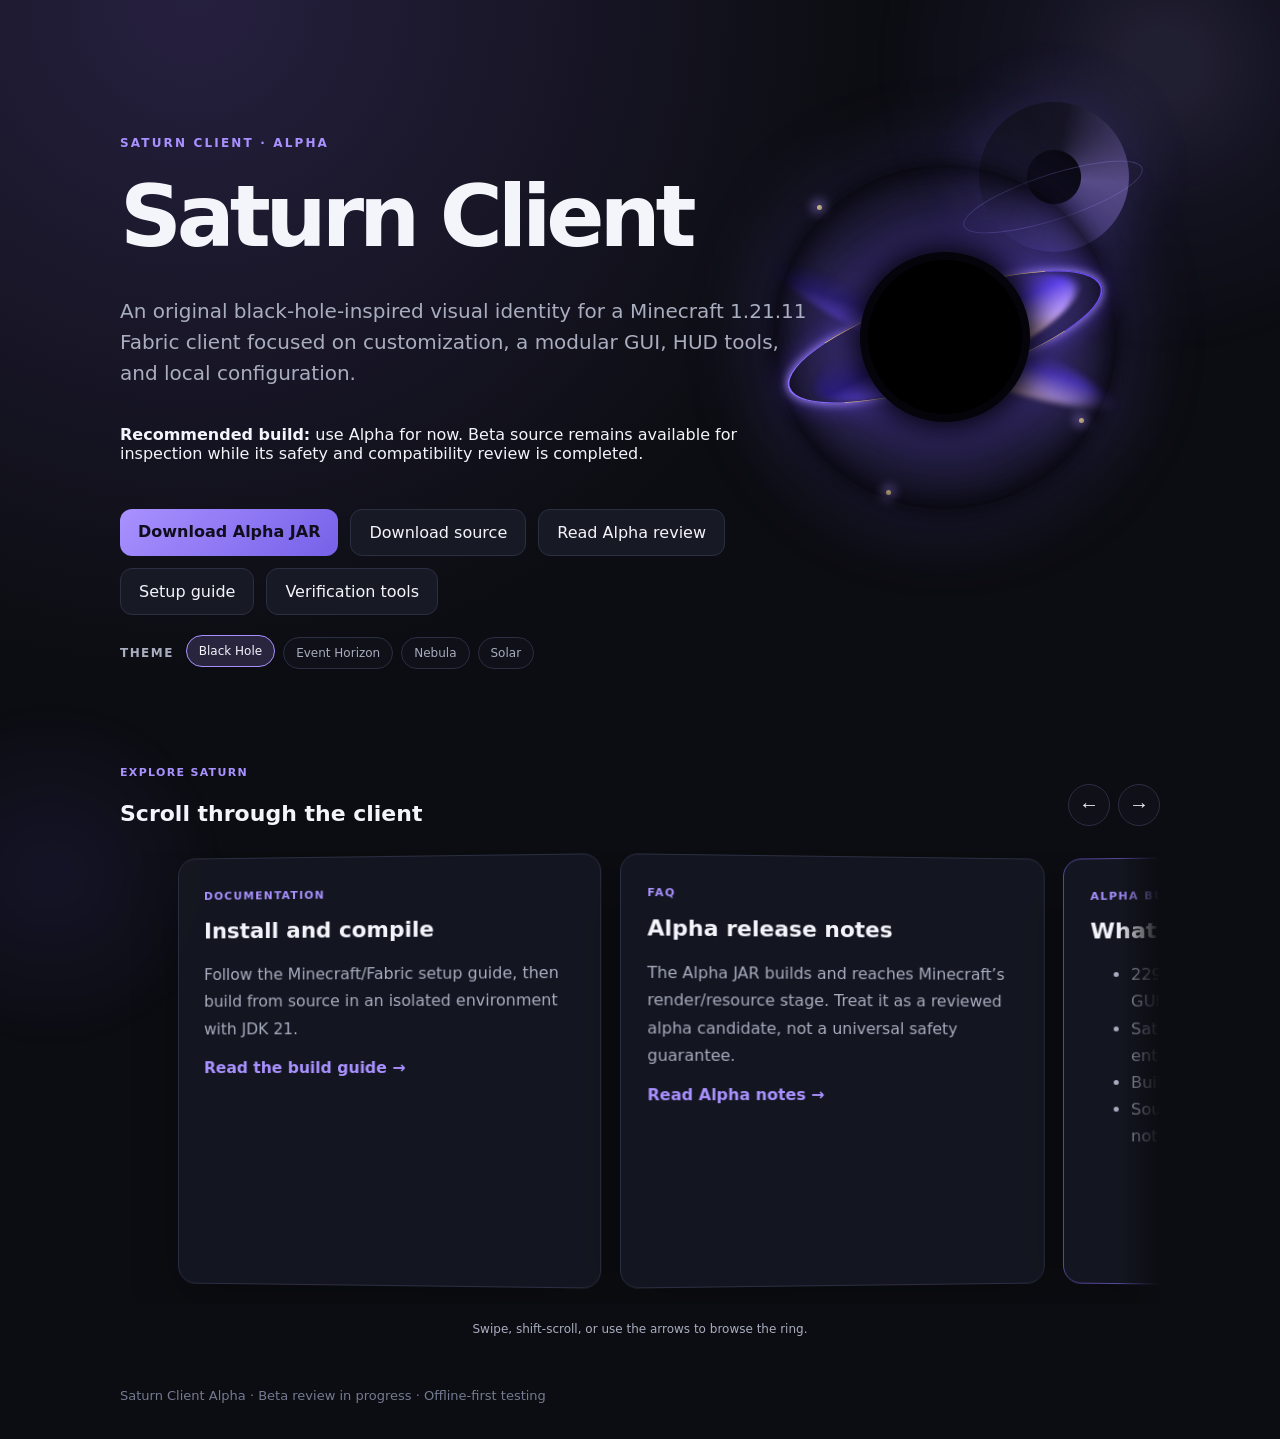
==== index.html @ ea82d5d1 "Fix mouse-wheel card scrolling Convert vertical mouse-wheel input into horizontal ring scrolling and" ====
<!doctype html>
<html lang="en">
<head>
  <meta charset="utf-8">
  <meta name="viewport" content="width=device-width, initial-scale=1">
  <title>Saturn Client Alpha</title>
  <link rel="stylesheet" href="styles.css?ring=4">
</head>
<body>
  <main class="page">
    <section class="hero">      <div class="hero-art" aria-hidden="true">
        <div class="black-hole">
          <span class="accretion accretion-one"></span>
          <span class="accretion accretion-two"></span>
          <span class="photon-ring"></span>
          <span class="singularity"></span>
          <i class="particle particle-one"></i><i class="particle particle-two"></i><i class="particle particle-three"></i>
        </div>
      </div>
      <p class="eyebrow">SATURN CLIENT · ALPHA</p>
      <h1>Saturn Client</h1>
      <p class="lead">An original black-hole-inspired visual identity for a Minecraft 1.21.11 Fabric client focused on customization, a modular GUI, HUD tools, and local configuration.</p>
      <p class="warning"><strong>Recommended build:</strong> use Alpha for now. Beta source remains available for inspection while its safety and compatibility review is completed.</p>
      <div class="actions">
        <a class="button primary" href="downloads/Saturn-client-alpha-1.0.0-alpha.jar" download>Download Alpha JAR</a>
        <a class="button" href="downloads/Saturn-client-alpha-source.zip" download>Download source</a>
        <a class="button" href="downloads/Saturn-client-alpha-security-review.md">Read Alpha review</a>
        <a class="button" href="docs/getting-started.html">Setup guide</a>
        <a class="button" href="docs/verification.html">Verification tools</a>
      </div>      <div class="theme-switcher" aria-label="Website themes">
        <span class="theme-label">Theme</span>
        <button type="button" class="theme-chip active" data-theme="black-hole">Black Hole</button>
        <button type="button" class="theme-chip" data-theme="event-horizon">Event Horizon</button>
        <button type="button" class="theme-chip" data-theme="nebula">Nebula</button>
        <button type="button" class="theme-chip" data-theme="solar">Solar</button>
      </div>
    </section>

    <section class="card-ring" aria-labelledby="explore-title">
      <div class="ring-heading">
        <div>
          <span class="badge">EXPLORE SATURN</span>
          <h2 id="explore-title">Scroll through the client</h2>
        </div>
        <div class="ring-controls" aria-label="Card carousel controls">
          <button class="ring-button" type="button" data-ring-prev aria-label="Previous card">←</button>
          <button class="ring-button" type="button" data-ring-next aria-label="Next card">→</button>
        </div>
      </div>
      <div class="ring-viewport">
        <div class="ring-track" tabindex="0">
          <article class="card">
            <span class="badge">DOCUMENTATION</span>
            <h2>Install and compile</h2>
            <p>Follow the Minecraft/Fabric setup guide, then build from source in an isolated environment with JDK 21.</p>
            <a class="text-link" href="docs/building-alpha.html">Read the build guide →</a>
          </article>
          <article class="card">
            <span class="badge">FAQ</span>
            <h2>Alpha release notes</h2>
            <p>The Alpha JAR builds and reaches Minecraft’s render/resource stage. Treat it as a reviewed alpha candidate, not a universal safety guarantee.</p>
            <a class="text-link" href="docs/alpha.html">Read Alpha notes →</a>
          </article>
          <article class="card status">
            <span class="badge">ALPHA BUILD</span>
            <h2>What is included</h2>
            <ul>
              <li>229 Java source files and the existing GUI/resource set</li>
              <li>Saturn resource namespace and Alpha entrypoint</li>
              <li>Buildable with Java 21 and Fabric Loom</li>
              <li>Source review and runtime smoke-test notes included</li>
            </ul>
          </article>
          <article class="card warning">
            <span class="badge">ALPHA SAFETY</span>
            <h2>Test with a separate profile</h2>
            <p>The build was compiled and smoke-tested, but no static or runtime review can prove a client is completely safe. Use an offline disposable profile and never use real credentials, tokens, or your normal <code>.minecraft</code> directory.</p>
            <a class="text-link" href="docs/alpha.html">Read Alpha notes →</a>
          </article>
          <article class="card warning">
            <span class="badge">BETA · REVIEW IN PROGRESS</span>
            <h2>Beta source is retained</h2>
            <p>The Beta source remains available for inspection and development. Do not run it on your main system yet; use the reviewed Alpha build while Beta receives a fresh safety, dependency, compatibility, and runtime review.</p>
            <div class="actions">
              <a class="button" href="downloads/Satur-client-source.zip" download>Download Beta source</a>
              <a class="button" href="docs/beta.html">Read Beta status</a>
            </div>
          </article>
          <article class="card details">
            <h2>Verify before testing</h2>
            <p>Use Defender, JDK inspection tools, Gradle dependency reports, Process Monitor, and TCPView inside an offline disposable environment. A clean scan cannot prove an unknown client is safe.</p>
            <a class="text-link" href="docs/verification.html">Open the verification checklist →</a>
          </article>
          <article class="card details">
            <h2>Archive integrity</h2>
            <p>SHA-256:</p>
            <code class="hash" id="alpha-hash">08614AF147C28D4165591E5A251475B26A681E518D2B7104852D6BEC650677B4</code>
            <p class="muted">Always compare the published hash with your downloaded JAR. The review documents exactly what was checked and what remains outside the evidence.</p>
          </article>
        </div>
      </div>
      <p class="ring-hint">Swipe, shift-scroll, or use the arrows to browse the ring.</p>
    </section>
    <footer>Saturn Client Alpha · Beta review in progress · Offline-first testing</footer>
  </main>
<script>
(() => {
  const allowed = new Set(["black-hole", "event-horizon", "nebula", "solar"]);
  const buttons = [...document.querySelectorAll("[data-theme]")];
  const apply = (theme) => {
    const value = allowed.has(theme) ? theme : "black-hole";
    document.body.dataset.theme = value;
    buttons.forEach((button) => button.classList.toggle("active", button.dataset.theme === value));
    try { localStorage.setItem("saturn-theme", value); } catch (_) {}
  };
  buttons.forEach((button) => button.addEventListener("click", () => apply(button.dataset.theme)));
  let saved = "black-hole";
  try { saved = localStorage.getItem("saturn-theme") || saved; } catch (_) {}
  apply(saved);
})();
</script><script>
(() => {
  const track = document.querySelector('.ring-track');
  if (!track) return;
  const cards = [...track.querySelectorAll('.card')];
  const step = () => (cards[0]?.getBoundingClientRect().width || track.clientWidth * 0.82) + 18;
  document.querySelector('[data-ring-prev]')?.addEventListener('click', () => track.scrollBy({left: -step(), behavior: 'smooth'}));
  document.querySelector('[data-ring-next]')?.addEventListener('click', () => track.scrollBy({left: step(), behavior: 'smooth'}));
  const viewport = document.querySelector('.ring-viewport');
  const scrollWithWheel = (event) => {
    if (!viewport || track.scrollWidth <= track.clientWidth) return;
    const amount = Math.abs(event.deltaY) >= Math.abs(event.deltaX) ? event.deltaY : event.deltaX;
    if (!amount) return;
    event.preventDefault();
    event.stopPropagation();
    track.scrollLeft += amount;
  };
  viewport?.addEventListener('wheel', scrollWithWheel, {passive: false, capture: true});
})();
</script></body>
</html>
---- styles.css ----
:root {
  color-scheme: dark;
  --bg: #0c0d12;
  --panel: #151722;
  --panel2: #1b1e2b;
  --text: #f4f5fb;
  --muted: #a8adbf;
  --accent: #a991ff;
  --accent2: #7661e8;
  --line: #2b2f42;
}
* { box-sizing: border-box; }
body {
  margin: 0;
  font-family: Inter, ui-sans-serif, system-ui, -apple-system, Segoe UI, sans-serif;
  background: radial-gradient(circle at 15% 0%, #26203f 0, var(--bg) 42rem);
  color: var(--text);
}
.page { width: min(1040px, calc(100% - 40px)); margin: 0 auto; padding: 72px 0 36px; }
.hero { padding: 52px 0 72px; }
.eyebrow { color: var(--accent); font-size: 12px; font-weight: 800; letter-spacing: .18em; }
h1 { max-width: 760px; margin: 14px 0 18px; font-size: clamp(42px, 8vw, 86px); line-height: .95; letter-spacing: -.06em; }
h2 { margin-top: 0; font-size: 22px; }
.lead { max-width: 680px; color: var(--muted); font-size: 20px; line-height: 1.55; }
.actions { display: flex; flex-wrap: wrap; gap: 12px; margin-top: 30px; }
.button { display: inline-block; padding: 13px 18px; border: 1px solid var(--line); border-radius: 12px; color: var(--text); text-decoration: none; background: #171a25; }
.button:hover, .text-link:hover { border-color: var(--accent); color: var(--accent); }
.button.primary { background: linear-gradient(135deg, var(--accent), var(--accent2)); color: #100e1d; border: 0; font-weight: 800; }
.grid { display: grid; grid-template-columns: repeat(2, minmax(0, 1fr)); gap: 18px; }
.card { background: color-mix(in srgb, var(--panel) 92%, transparent); border: 1px solid var(--line); border-radius: 18px; padding: 26px; box-shadow: 0 18px 60px #0004; }
.status { border-color: #54499c; }
.warning { border-color: #705b3d; }
.badge { display: inline-block; color: var(--accent); font-size: 11px; font-weight: 800; letter-spacing: .12em; margin-bottom: 16px; }
.warning .badge { color: #e9bf79; }
li, .card p { color: var(--muted); line-height: 1.7; }
code { color: #e2dcff; }
.text-link { color: var(--accent); text-decoration: none; font-weight: 700; }
.details { margin-top: 18px; }
.hash { display: block; overflow-wrap: anywhere; padding: 14px; background: #0b0c11; border-radius: 10px; color: #d8d0ff; }
.muted { color: var(--muted); }
footer { padding: 30px 0 0; color: #747b91; font-size: 13px; }
@media (max-width: 700px) { .grid { grid-template-columns: 1fr; } .page { padding-top: 34px; } }

/* Saturn motion system: decorative only, with an accessible reduced-motion fallback. */
body { position: relative; isolation: isolate; overflow-x: hidden; }
body::before,
body::after { content: ""; position: fixed; inset: auto; pointer-events: none; z-index: -1; border-radius: 50%; filter: blur(2px); }
body::before { width: 46vw; height: 46vw; min-width: 300px; min-height: 300px; top: -18vw; right: -14vw; background: radial-gradient(circle, #a991ff22 0 8%, #7661e811 34%, transparent 70%); animation: drift 14s ease-in-out infinite alternate; }
body::after { width: 28vw; height: 28vw; min-width: 220px; min-height: 220px; bottom: -12vw; left: -10vw; background: radial-gradient(circle, #4e3fa522 0 8%, transparent 68%); animation: drift 18s ease-in-out infinite alternate-reverse; }
.hero { position: relative; }
.hero::before { content: ""; position: absolute; top: 30px; right: 3%; width: 150px; height: 150px; border-radius: 50%; background: radial-gradient(circle at center, #07070b 0 25%, transparent 26%), conic-gradient(from 10deg, transparent, #a991ff88, #7661e855, transparent 72%); box-shadow: 0 0 70px #7661e855; animation: orbit 9s linear infinite; opacity: .85; }
.hero::after { content: ""; position: absolute; top: 102px; right: calc(3% - 18px); width: 186px; height: 44px; border: 1px solid #a991ff66; border-radius: 50%; transform: rotate(-18deg); animation: pulse-ring 3.5s ease-in-out infinite; opacity: .65; }
.button, .card { transition: transform .25s ease, border-color .25s ease, box-shadow .25s ease; }
.button:hover { transform: translateY(-3px); box-shadow: 0 10px 28px #7661e833; }
.card:hover { transform: translateY(-3px); border-color: #54499c; box-shadow: 0 22px 70px #0007; }
@keyframes orbit { to { transform: rotate(360deg); } }
@keyframes pulse-ring { 0%, 100% { transform: rotate(-18deg) scale(.96); opacity: .35; } 50% { transform: rotate(-18deg) scale(1.08); opacity: .85; } }
@keyframes drift { from { transform: translate3d(0, 0, 0) scale(1); } to { transform: translate3d(2vw, 2vh, 0) scale(1.08); } }
@media (max-width: 700px) { .hero::before { width: 90px; height: 90px; top: 8px; right: 0; } .hero::after { top: 40px; right: -12px; width: 120px; height: 28px; } }
@media (prefers-reduced-motion: reduce) { *, *::before, *::after { animation-duration: .001ms !important; animation-iteration-count: 1 !important; transition-duration: .001ms !important; scroll-behavior: auto !important; } }
/* Visible black-hole hero artwork */
.hero { min-height: 520px; display: flex; flex-direction: column; justify-content: center; }
.hero > :not(.hero-art) { position: relative; z-index: 2; max-width: 700px; }
.hero-art { position: absolute; z-index: 1; top: 30px; right: -20px; width: min(46vw, 470px); height: min(46vw, 470px); min-width: 300px; min-height: 300px; display: grid; place-items: center; pointer-events: none; }
.black-hole { position: relative; width: 78%; aspect-ratio: 1; border-radius: 50%; filter: drop-shadow(0 0 34px #7e63ff99); animation: hole-float 7s ease-in-out infinite; }
.black-hole::before { content: ""; position: absolute; inset: 3%; border-radius: 50%; background: radial-gradient(circle, #010105 0 28%, #11101d 29% 34%, transparent 35%); box-shadow: 0 0 26px #050509, inset 0 0 35px #000; z-index: 3; }
.accretion { position: absolute; inset: 12%; border-radius: 50%; transform: rotate(-22deg) scaleY(.28); background: conic-gradient(from 10deg, transparent 0 8%, #5b40e8 18%, #c7a8ff 31%, #ffcf85 42%, #7b5cff 54%, #281c77 68%, transparent 82%); filter: blur(5px); animation: disk-spin 5s linear infinite; }
.accretion-two { inset: 4%; transform: rotate(22deg) scaleY(.18); opacity: .65; filter: blur(11px); animation-duration: 8s; animation-direction: reverse; }
.photon-ring { position: absolute; inset: 5%; border: 2px solid #ffd99a; border-left-color: #8c6dff; border-right-color: #6f4eff; border-radius: 50%; transform: rotate(-18deg) scaleY(.27); box-shadow: 0 0 18px #a991ff, 0 0 52px #6d4cff99; animation: ring-pulse 2.7s ease-in-out infinite; z-index: 4; }
.singularity { position: absolute; inset: 29%; border-radius: 50%; background: #000; box-shadow: 0 0 0 8px #05040b, 0 0 32px 16px #000, 0 0 80px 14px #6f4eff55; z-index: 5; }
.particle { position: absolute; width: 5px; height: 5px; border-radius: 50%; background: #f6dca4; box-shadow: 0 0 12px 3px #a991ff; animation: particle-drift 4s ease-in-out infinite; }
.particle-one { top: 14%; left: 15%; animation-delay: -1s; }.particle-two { top: 72%; right: 12%; animation-delay: -2.4s; }.particle-three { bottom: 7%; left: 34%; animation-delay: -3.1s; }
@keyframes hole-float { 0%,100% { transform: translateY(0) rotate(-2deg); } 50% { transform: translateY(-10px) rotate(2deg); } }
@keyframes disk-spin { to { transform: rotate(338deg) scaleY(.28); } }
@keyframes ring-pulse { 0%,100% { opacity: .65; transform: rotate(-18deg) scaleY(.27) scale(1); } 50% { opacity: 1; transform: rotate(-18deg) scaleY(.27) scale(1.06); } }
@keyframes particle-drift { 0%,100% { transform: translate(0,0) scale(.7); opacity: .35; } 50% { transform: translate(12px,-18px) scale(1.2); opacity: 1; } }
@media (max-width: 700px) { .hero { min-height: 640px; justify-content: flex-end; } .hero-art { top: -18px; right: 50%; transform: translateX(50%); width: 320px; height: 320px; min-width: 0; min-height: 0; } }
/* Website themes: local-only, no external requests. */
body[data-theme="event-horizon"] { --bg: #120d0d; --panel: #211719; --panel2: #2b1d1e; --accent: #ff9b68; --accent2: #d94f4f; --line: #4d2d2d; }
body[data-theme="nebula"] { --bg: #080f1c; --panel: #101b2d; --panel2: #15243a; --accent: #6fe7ff; --accent2: #5672ff; --line: #223e60; }
body[data-theme="solar"] { --bg: #171008; --panel: #251a0e; --panel2: #332313; --accent: #ffd166; --accent2: #f07b3f; --line: #5b3a20; }
body[data-theme="event-horizon"]::before { background: radial-gradient(circle, #ff9b6840 0 8%, #d94f4f18 34%, transparent 70%); }
body[data-theme="nebula"]::before { background: radial-gradient(circle, #6fe7ff38 0 8%, #5672ff18 34%, transparent 70%); }
body[data-theme="solar"]::before { background: radial-gradient(circle, #ffd16640 0 8%, #f07b3f18 34%, transparent 70%); }
.theme-switcher { display: flex; align-items: center; flex-wrap: wrap; gap: 8px; margin-top: 22px; }
.theme-label { color: var(--muted); font-size: 12px; font-weight: 800; letter-spacing: .12em; text-transform: uppercase; margin-right: 4px; }
.theme-chip { border: 1px solid var(--line); border-radius: 999px; padding: 8px 12px; background: #11131caa; color: var(--muted); cursor: pointer; font: inherit; font-size: 12px; transition: transform .2s ease, border-color .2s ease, color .2s ease, background .2s ease; }
.theme-chip:hover, .theme-chip.active { border-color: var(--accent); color: var(--text); background: color-mix(in srgb, var(--accent) 18%, transparent); transform: translateY(-2px); }
@media (max-width: 700px) { .theme-switcher { margin-top: 16px; } .theme-chip { padding: 9px 11px; } }/* Scrollable Saturn ring of information cards. */
.card-ring { margin-top: 20px; }
.ring-heading { display: flex; align-items: end; justify-content: space-between; gap: 18px; margin-bottom: 16px; }
.ring-heading h2 { margin: 6px 0 0; }
.ring-controls { display: flex; gap: 8px; }
.ring-button { width: 42px; height: 42px; border: 1px solid var(--line); border-radius: 50%; background: #11131caa; color: var(--text); cursor: pointer; font-size: 20px; transition: transform .2s ease, border-color .2s ease, background .2s ease; }
.ring-button:hover, .ring-button:focus-visible { transform: translateY(-2px); border-color: var(--accent); background: color-mix(in srgb, var(--accent) 18%, transparent); outline: none; }
.ring-viewport { overflow: hidden; padding: 8px 0 18px; mask-image: linear-gradient(90deg, transparent 0, #000 4%, #000 96%, transparent 100%); }
.ring-track { display: flex; gap: 18px; overflow-x: auto; overscroll-behavior-x: contain; scroll-snap-type: x mandatory; scrollbar-width: thin; scrollbar-color: var(--accent) transparent; padding: 6px 5% 18px; perspective: 900px; }
.ring-track:focus-visible { outline: 2px solid var(--accent); outline-offset: 4px; border-radius: 18px; }
.ring-track .card { flex: 0 0 min(430px, 78vw); min-height: 270px; scroll-snap-align: center; transform: rotateY(-3deg); }
.ring-track .card:nth-child(even) { transform: rotateY(3deg); }
.ring-track .card:hover, .ring-track .card:focus-within { transform: translateY(-5px) rotateY(0deg) scale(1.015); }
.ring-hint { margin: 0 0 22px; color: var(--muted); font-size: 12px; text-align: center; }
@media (max-width: 700px) { .ring-heading { align-items: start; } .ring-track { padding-left: 7%; padding-right: 7%; } .ring-track .card { flex-basis: 84vw; } .ring-button { width: 38px; height: 38px; } }
@media (prefers-reduced-motion: reduce) { .ring-track { scroll-behavior: auto; } }/* Black-hole palette follows the selected website theme. */
body[data-theme="event-horizon"] .black-hole { filter: drop-shadow(0 0 34px #ff6d4fbb); }
body[data-theme="event-horizon"] .accretion { background: conic-gradient(from 10deg, transparent 0 8%, #b82f36 18%, #ffb06e 31%, #ffe0a6 42%, #e34e4e 54%, #5b1d2a 68%, transparent 82%); }
body[data-theme="event-horizon"] .photon-ring { border-left-color: #ff8c5e; border-right-color: #d93647; box-shadow: 0 0 18px #ff9b68, 0 0 52px #d94f4f99; }
body[data-theme="event-horizon"] .singularity { box-shadow: 0 0 0 8px #120607, 0 0 32px 16px #000, 0 0 80px 14px #ff5e4f66; }
body[data-theme="event-horizon"] .particle { background: #ffd29a; box-shadow: 0 0 12px 3px #ff6b4f; }
body[data-theme="nebula"] .black-hole { filter: drop-shadow(0 0 34px #4c9dffbb); }
body[data-theme="nebula"] .accretion { background: conic-gradient(from 10deg, transparent 0 8%, #315de8 18%, #88f1ff 31%, #d7c6ff 42%, #5672ff 54%, #172b77 68%, transparent 82%); }
body[data-theme="nebula"] .photon-ring { border-left-color: #6fe7ff; border-right-color: #5672ff; box-shadow: 0 0 18px #6fe7ff, 0 0 52px #5672ff99; }
body[data-theme="nebula"] .singularity { box-shadow: 0 0 0 8px #050d18, 0 0 32px 16px #000, 0 0 80px 14px #4c9dff66; }
body[data-theme="nebula"] .particle { background: #b8f7ff; box-shadow: 0 0 12px 3px #6fe7ff; }
body[data-theme="solar"] .black-hole { filter: drop-shadow(0 0 34px #f07b3fbb); }
body[data-theme="solar"] .accretion { background: conic-gradient(from 10deg, transparent 0 8%, #b84f22 18%, #ffd166 31%, #fff0b0 42%, #f07b3f 54%, #6e2d18 68%, transparent 82%); }
body[data-theme="solar"] .photon-ring { border-left-color: #ffd166; border-right-color: #f07b3f; box-shadow: 0 0 18px #ffd166, 0 0 52px #f07b3f99; }
body[data-theme="solar"] .singularity { box-shadow: 0 0 0 8px #170d05, 0 0 32px 16px #000, 0 0 80px 14px #f07b3f66; }
body[data-theme="solar"] .particle { background: #fff0b0; box-shadow: 0 0 12px 3px #ffd166; }
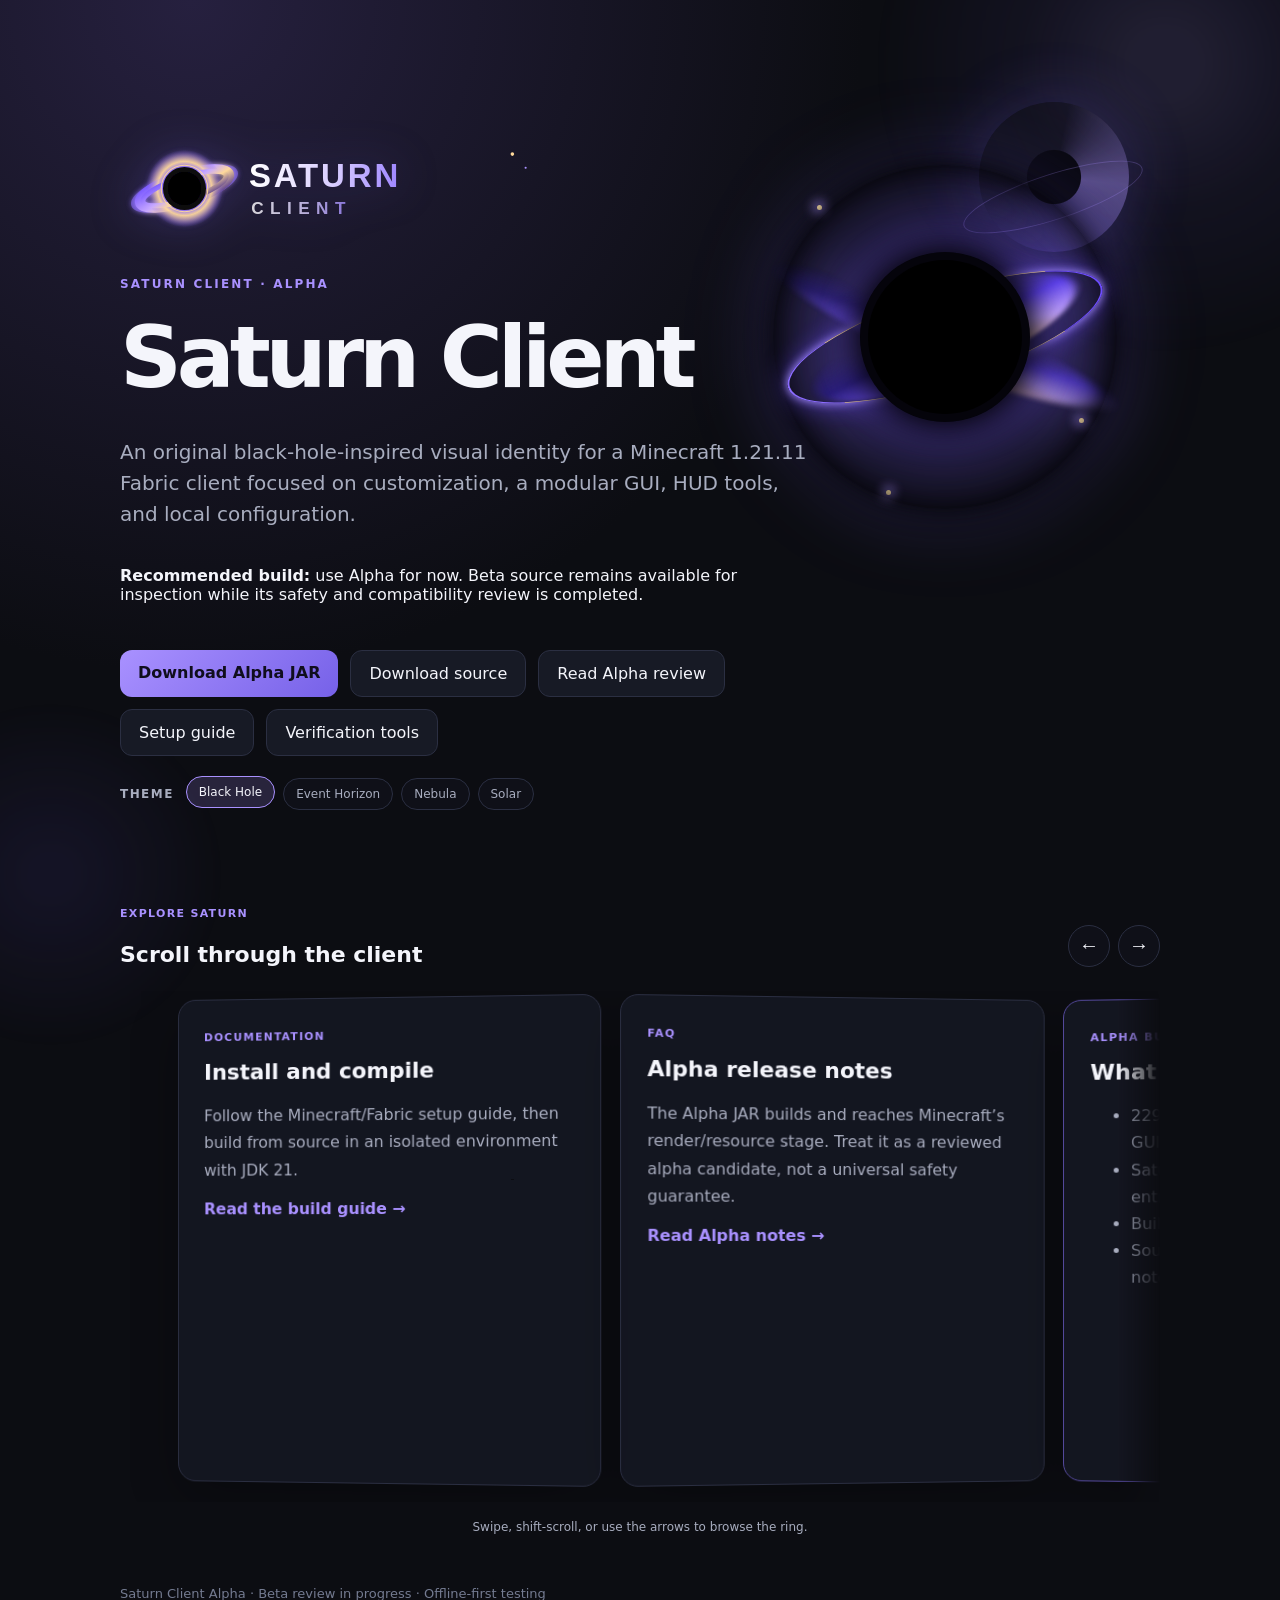
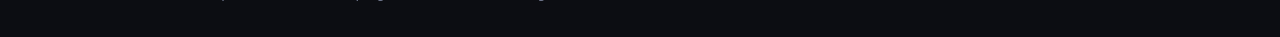
==== commit 8e08ee48: "Use Saturn black-hole logo on homepage" ====
--- a/index.html
+++ b/index.html
@@ -17,6 +17,7 @@
           <i class="particle particle-one"></i><i class="particle particle-two"></i><i class="particle particle-three"></i>
         </div>
       </div>
+      <img class="brand-logo" src="assets/saturn-client-logo.svg" alt="Saturn Client logo">
       <p class="eyebrow">SATURN CLIENT · ALPHA</p>
       <h1>Saturn Client</h1>
       <p class="lead">An original black-hole-inspired visual identity for a Minecraft 1.21.11 Fabric client focused on customization, a modular GUI, HUD tools, and local configuration.</p>
@@ -82,7 +83,8 @@
             <h2>Beta source is retained</h2>
             <p>The Beta source remains available for inspection and development. Do not run it on your main system yet; use the reviewed Alpha build while Beta receives a fresh safety, dependency, compatibility, and runtime review.</p>
             <div class="actions">
-              <a class="button" href="downloads/Satur-client-source.zip" download>Download Beta source</a>
+              <a class="button primary" href="downloads/Satur-client-beta-0.1.0.jar" download>Download Beta JAR</a>
+              <a class="button" href="downloads/Satur-client-beta-source-0.1.0-r4.zip" download>Download Beta source</a>
               <a class="button" href="docs/beta.html">Read Beta status</a>
             </div>
           </article>
--- a/styles.css
+++ b/styles.css
@@ -18,6 +18,7 @@
 }
 .page { width: min(1040px, calc(100% - 40px)); margin: 0 auto; padding: 72px 0 36px; }
 .hero { padding: 52px 0 72px; }
+.brand-logo { width: min(430px, 76vw); height: auto; margin-bottom: 12px; filter: drop-shadow(0 0 22px #7661e844); }
 .eyebrow { color: var(--accent); font-size: 12px; font-weight: 800; letter-spacing: .18em; }
 h1 { max-width: 760px; margin: 14px 0 18px; font-size: clamp(42px, 8vw, 86px); line-height: .95; letter-spacing: -.06em; }
 h2 { margin-top: 0; font-size: 22px; }
@@ -116,4 +117,4 @@
 body[data-theme="solar"] .accretion { background: conic-gradient(from 10deg, transparent 0 8%, #b84f22 18%, #ffd166 31%, #fff0b0 42%, #f07b3f 54%, #6e2d18 68%, transparent 82%); }
 body[data-theme="solar"] .photon-ring { border-left-color: #ffd166; border-right-color: #f07b3f; box-shadow: 0 0 18px #ffd166, 0 0 52px #f07b3f99; }
 body[data-theme="solar"] .singularity { box-shadow: 0 0 0 8px #170d05, 0 0 32px 16px #000, 0 0 80px 14px #f07b3f66; }
-body[data-theme="solar"] .particle { background: #fff0b0; box-shadow: 0 0 12px 3px #ffd166; }+body[data-theme="solar"] .particle { background: #fff0b0; box-shadow: 0 0 12px 3px #ffd166; }
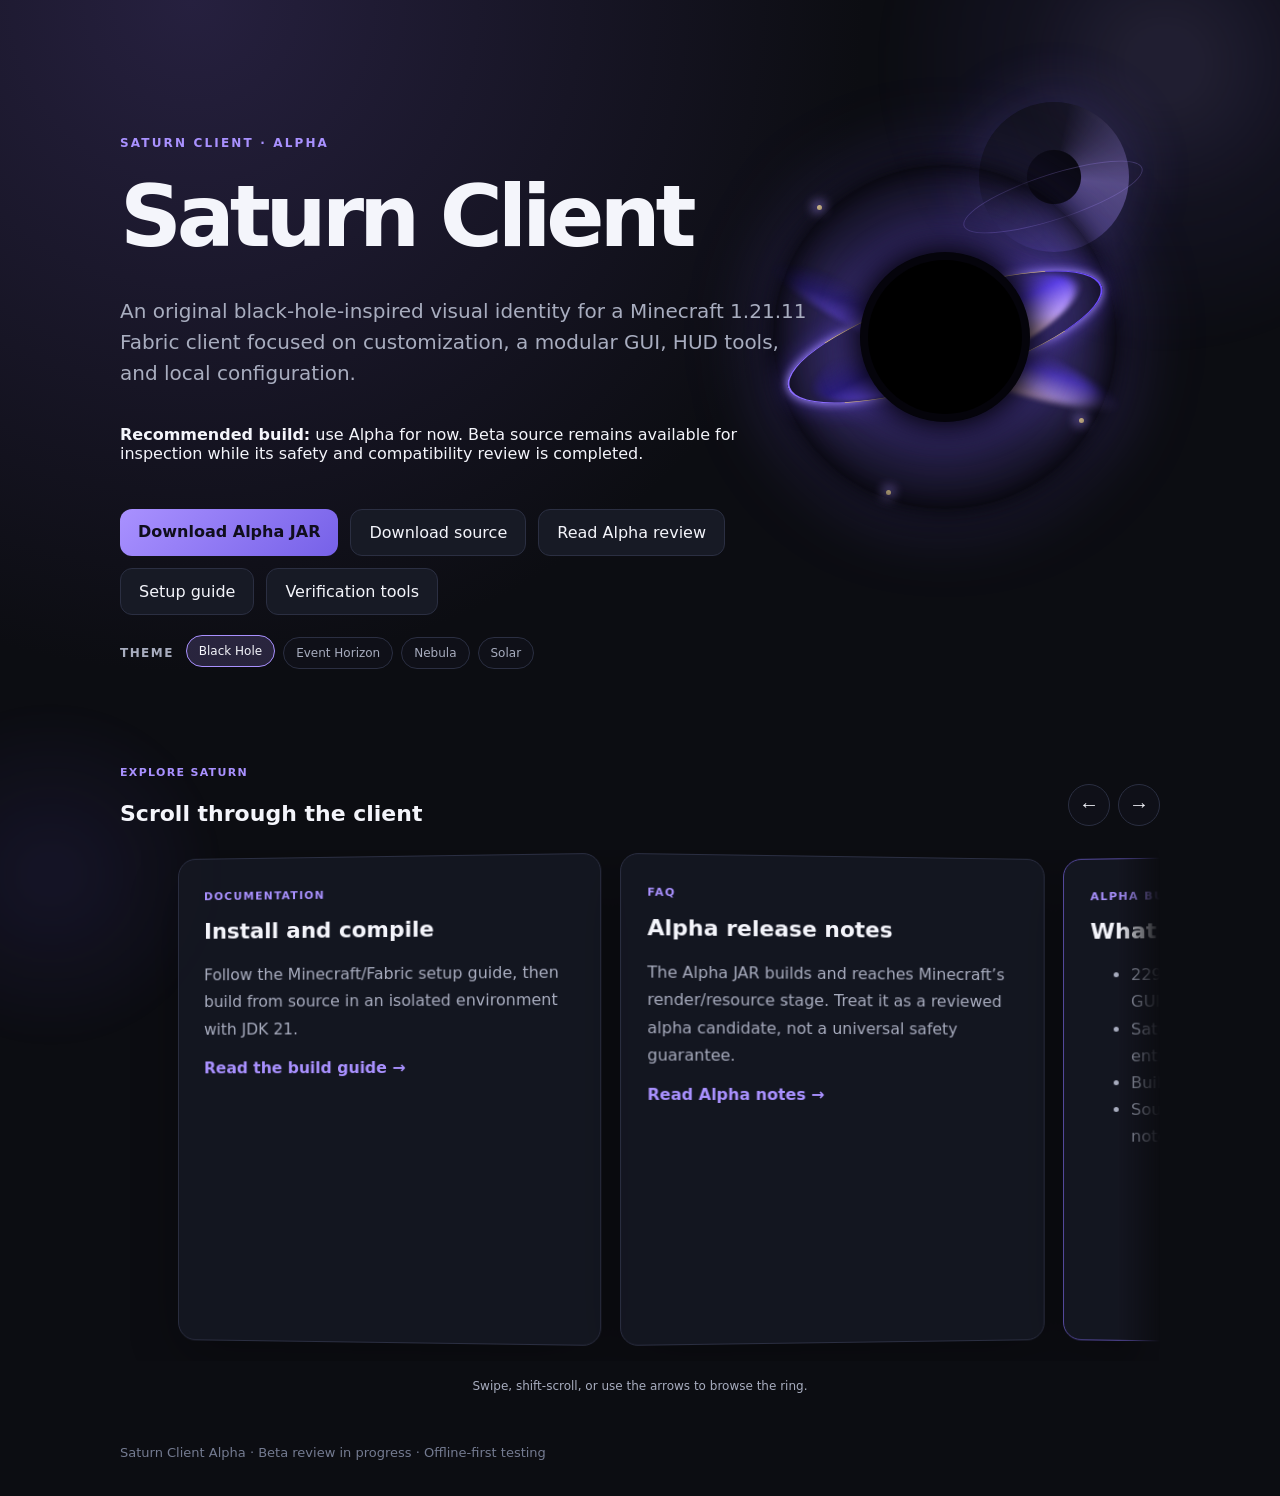
==== commit dc946f3d: "Refresh GitHub presentation and remove logo from website" ====
--- a/index.html
+++ b/index.html
@@ -17,7 +17,6 @@
           <i class="particle particle-one"></i><i class="particle particle-two"></i><i class="particle particle-three"></i>
         </div>
       </div>
-      <img class="brand-logo" src="assets/saturn-client-logo.svg" alt="Saturn Client logo">
       <p class="eyebrow">SATURN CLIENT · ALPHA</p>
       <h1>Saturn Client</h1>
       <p class="lead">An original black-hole-inspired visual identity for a Minecraft 1.21.11 Fabric client focused on customization, a modular GUI, HUD tools, and local configuration.</p>
--- a/styles.css
+++ b/styles.css
@@ -18,7 +18,6 @@
 }
 .page { width: min(1040px, calc(100% - 40px)); margin: 0 auto; padding: 72px 0 36px; }
 .hero { padding: 52px 0 72px; }
-.brand-logo { width: min(430px, 76vw); height: auto; margin-bottom: 12px; filter: drop-shadow(0 0 22px #7661e844); }
 .eyebrow { color: var(--accent); font-size: 12px; font-weight: 800; letter-spacing: .18em; }
 h1 { max-width: 760px; margin: 14px 0 18px; font-size: clamp(42px, 8vw, 86px); line-height: .95; letter-spacing: -.06em; }
 h2 { margin-top: 0; font-size: 22px; }
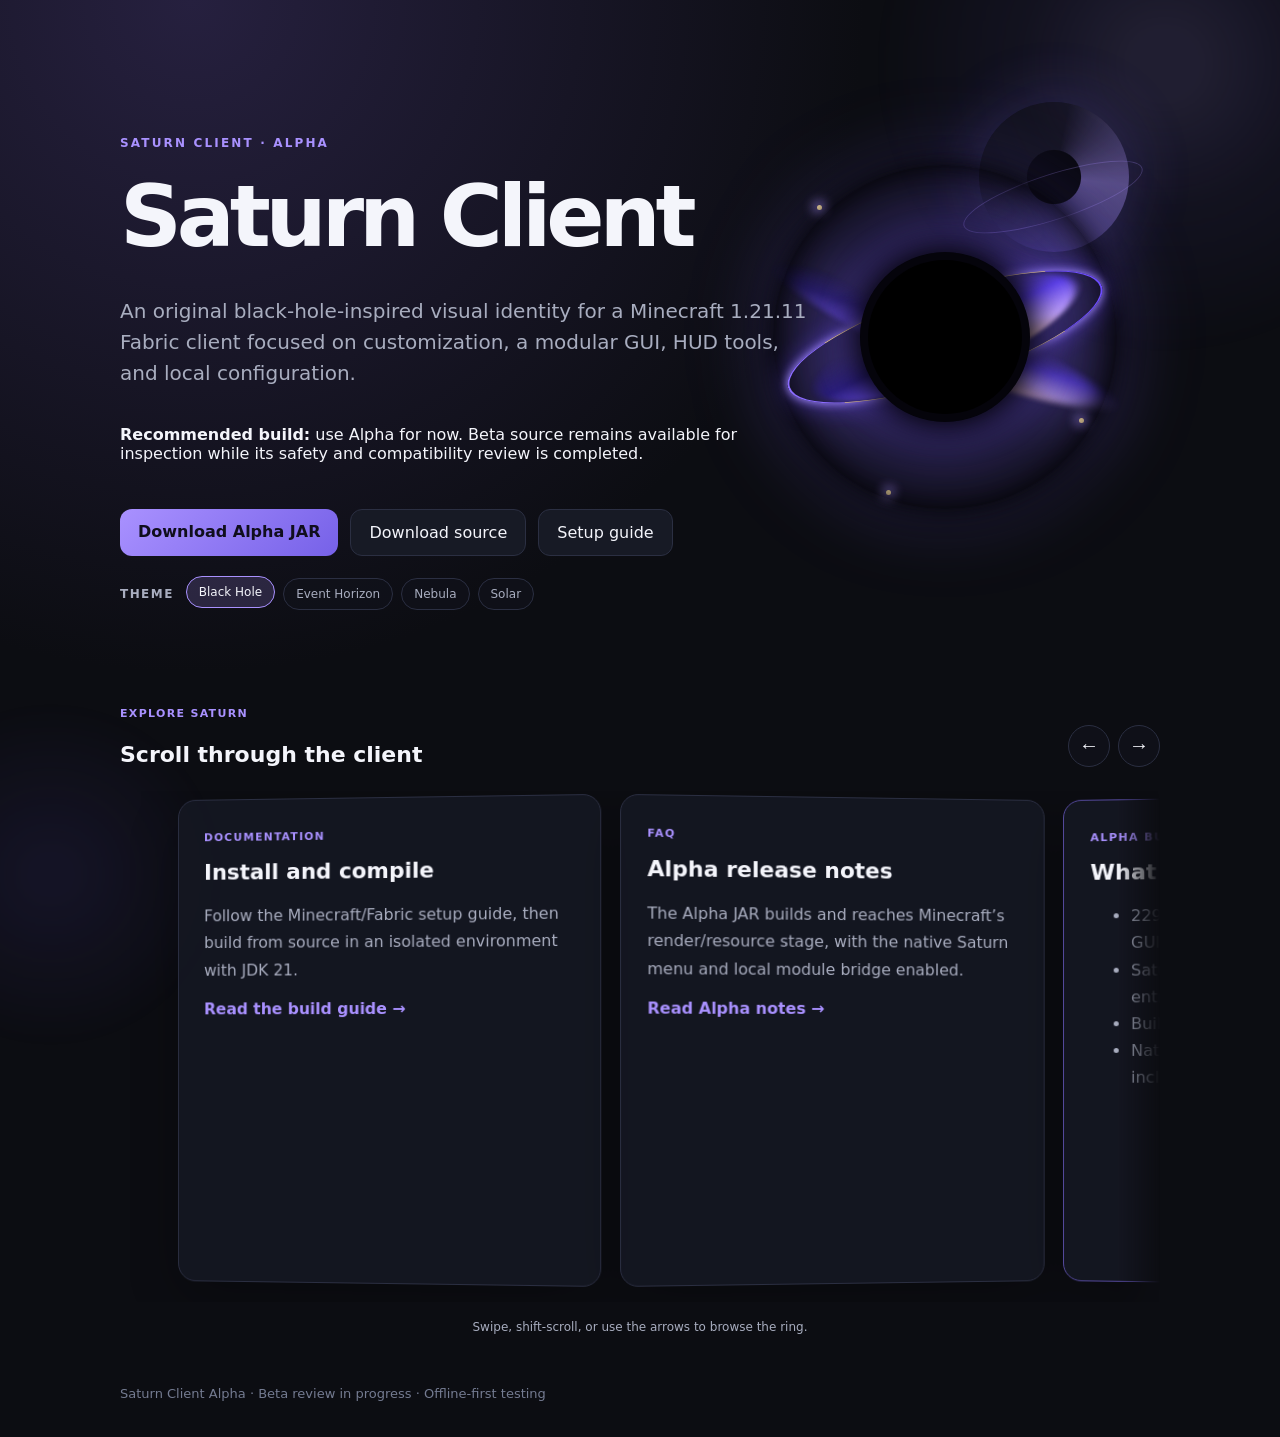
==== commit ee02c1f8: "Simplify Alpha presentation" ====
--- a/index.html
+++ b/index.html
@@ -24,9 +24,7 @@
       <div class="actions">
         <a class="button primary" href="downloads/Saturn-client-alpha-1.0.0-alpha.jar" download>Download Alpha JAR</a>
         <a class="button" href="downloads/Saturn-client-alpha-source.zip" download>Download source</a>
-        <a class="button" href="downloads/Saturn-client-alpha-security-review.md">Read Alpha review</a>
         <a class="button" href="docs/getting-started.html">Setup guide</a>
-        <a class="button" href="docs/verification.html">Verification tools</a>
       </div>      <div class="theme-switcher" aria-label="Website themes">
         <span class="theme-label">Theme</span>
         <button type="button" class="theme-chip active" data-theme="black-hole">Black Hole</button>
@@ -58,7 +56,7 @@
           <article class="card">
             <span class="badge">FAQ</span>
             <h2>Alpha release notes</h2>
-            <p>The Alpha JAR builds and reaches Minecraft’s render/resource stage. Treat it as a reviewed alpha candidate, not a universal safety guarantee.</p>
+            <p>The Alpha JAR builds and reaches Minecraft’s render/resource stage, with the native Saturn menu and local module bridge enabled.</p>
             <a class="text-link" href="docs/alpha.html">Read Alpha notes →</a>
           </article>
           <article class="card status">
@@ -68,14 +66,8 @@
               <li>229 Java source files and the existing GUI/resource set</li>
               <li>Saturn resource namespace and Alpha entrypoint</li>
               <li>Buildable with Java 21 and Fabric Loom</li>
-              <li>Source review and runtime smoke-test notes included</li>
+              <li>Native GUI, local bridge, and build files included</li>
             </ul>
-          </article>
-          <article class="card warning">
-            <span class="badge">ALPHA SAFETY</span>
-            <h2>Test with a separate profile</h2>
-            <p>The build was compiled and smoke-tested, but no static or runtime review can prove a client is completely safe. Use an offline disposable profile and never use real credentials, tokens, or your normal <code>.minecraft</code> directory.</p>
-            <a class="text-link" href="docs/alpha.html">Read Alpha notes →</a>
           </article>
           <article class="card warning">
             <span class="badge">BETA · REVIEW IN PROGRESS</span>
@@ -96,7 +88,7 @@
             <h2>Archive integrity</h2>
             <p>SHA-256:</p>
             <code class="hash" id="alpha-hash">08614AF147C28D4165591E5A251475B26A681E518D2B7104852D6BEC650677B4</code>
-            <p class="muted">Always compare the published hash with your downloaded JAR. The review documents exactly what was checked and what remains outside the evidence.</p>
+            <p class="muted">Compare the published hash with your downloaded JAR to confirm the file was not changed in transit.</p>
           </article>
         </div>
       </div>
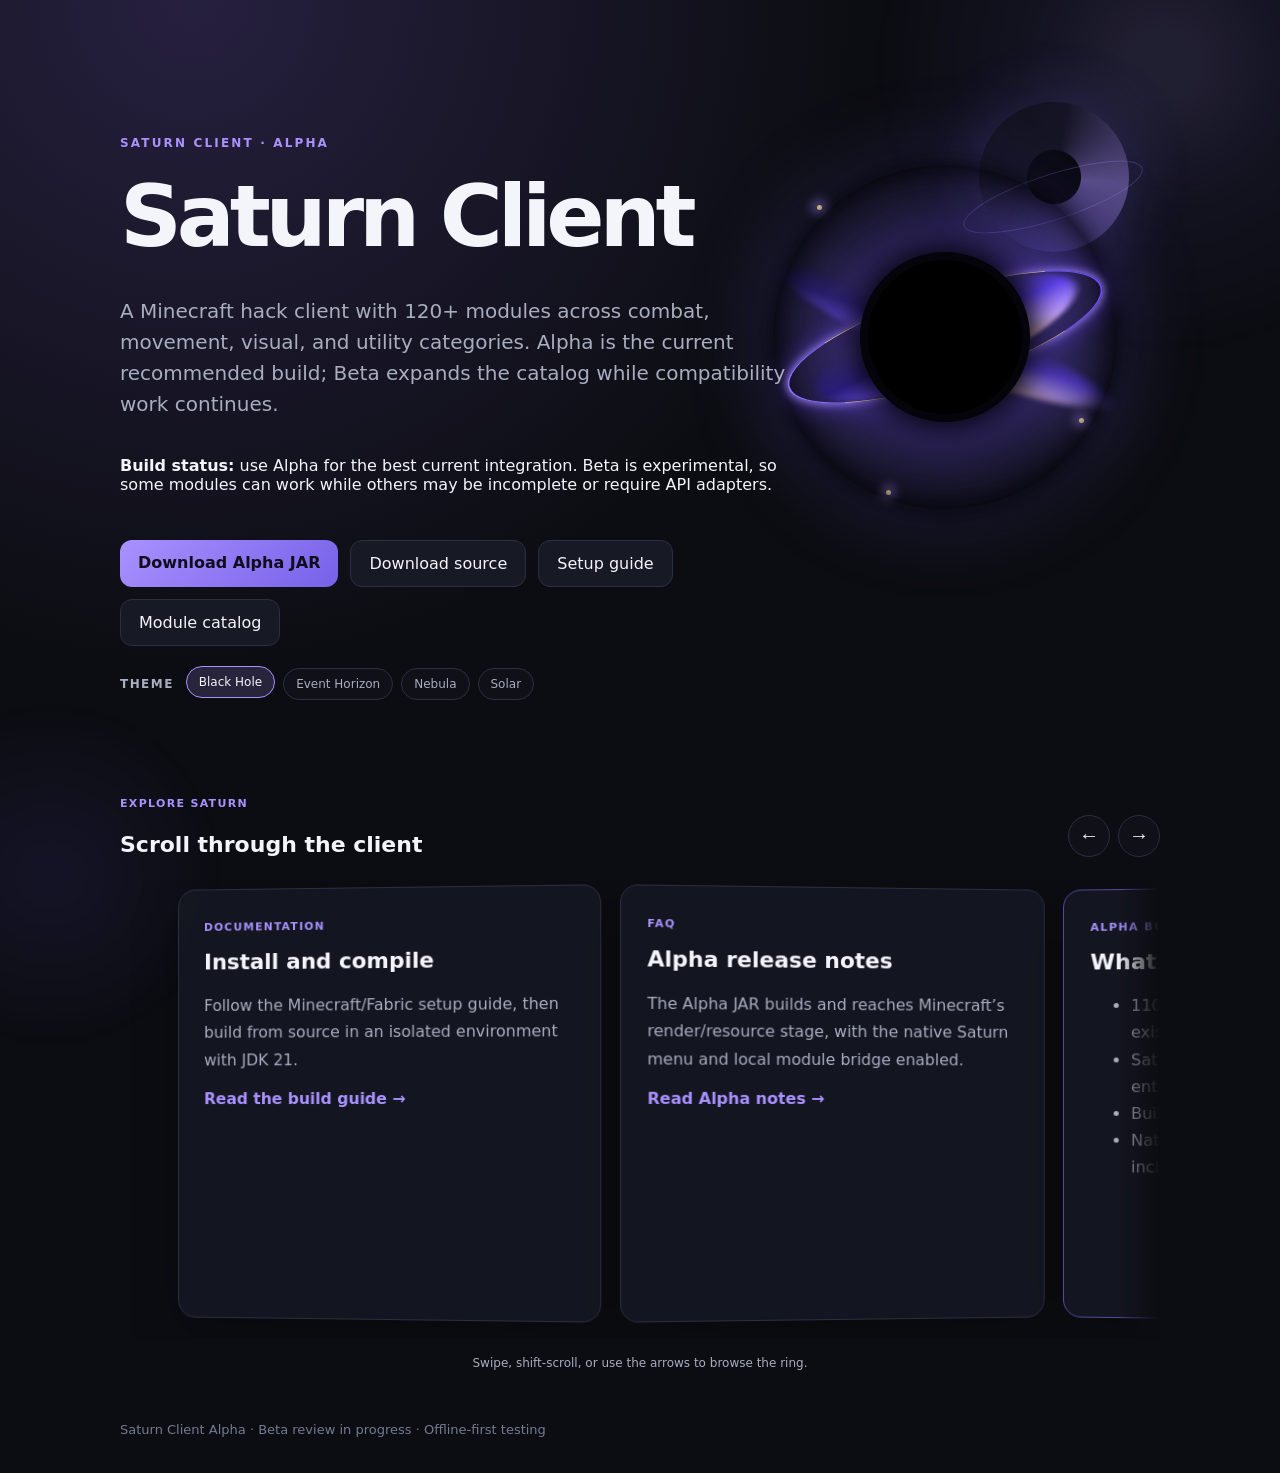
==== commit f82f9db4: "Fix Beta source download link Point the website Beta source button to the published GitHub archive S" ====
--- a/index.html
+++ b/index.html
@@ -19,12 +19,13 @@
       </div>
       <p class="eyebrow">SATURN CLIENT · ALPHA</p>
       <h1>Saturn Client</h1>
-      <p class="lead">An original black-hole-inspired visual identity for a Minecraft 1.21.11 Fabric client focused on customization, a modular GUI, HUD tools, and local configuration.</p>
-      <p class="warning"><strong>Recommended build:</strong> use Alpha for now. Beta source remains available for inspection while its safety and compatibility review is completed.</p>
+      <p class="lead">A Minecraft hack client with 120+ modules across combat, movement, visual, and utility categories. Alpha is the current recommended build; Beta expands the catalog while compatibility work continues.</p>
+      <p class="warning"><strong>Build status:</strong> use Alpha for the best current integration. Beta is experimental, so some modules can work while others may be incomplete or require API adapters.</p>
       <div class="actions">
         <a class="button primary" href="downloads/Saturn-client-alpha-1.0.0-alpha.jar" download>Download Alpha JAR</a>
         <a class="button" href="downloads/Saturn-client-alpha-source.zip" download>Download source</a>
         <a class="button" href="docs/getting-started.html">Setup guide</a>
+        <a class="button" href="docs/modules.html">Module catalog</a>
       </div>      <div class="theme-switcher" aria-label="Website themes">
         <span class="theme-label">Theme</span>
         <button type="button" class="theme-chip active" data-theme="black-hole">Black Hole</button>
@@ -63,26 +64,26 @@
             <span class="badge">ALPHA BUILD</span>
             <h2>What is included</h2>
             <ul>
-              <li>229 Java source files and the existing GUI/resource set</li>
+              <li>110 registered Alpha modules and the existing GUI/resource set</li>
               <li>Saturn resource namespace and Alpha entrypoint</li>
               <li>Buildable with Java 21 and Fabric Loom</li>
               <li>Native GUI, local bridge, and build files included</li>
             </ul>
           </article>
           <article class="card warning">
-            <span class="badge">BETA · REVIEW IN PROGRESS</span>
+            <span class="badge">BETA · 120 MODULES</span>
             <h2>Beta source is retained</h2>
-            <p>The Beta source remains available for inspection and development. Do not run it on your main system yet; use the reviewed Alpha build while Beta receives a fresh safety, dependency, compatibility, and runtime review.</p>
+            <p>Beta contains 120 module classes. Some can work, while others may be incomplete or require compatibility adapters. Use Alpha for the best current integration.</p>
             <div class="actions">
               <a class="button primary" href="downloads/Satur-client-beta-0.1.0.jar" download>Download Beta JAR</a>
-              <a class="button" href="downloads/Satur-client-beta-source-0.1.0-r4.zip" download>Download Beta source</a>
+              <a class="button" href="https://github.com/YoanValko/SaturClient/raw/main/downloads/SaturClient-beta-source-20261101.zip">Download Beta source</a>
               <a class="button" href="docs/beta.html">Read Beta status</a>
             </div>
           </article>
           <article class="card details">
-            <h2>Verify before testing</h2>
-            <p>Use Defender, JDK inspection tools, Gradle dependency reports, Process Monitor, and TCPView inside an offline disposable environment. A clean scan cannot prove an unknown client is safe.</p>
-            <a class="text-link" href="docs/verification.html">Open the verification checklist →</a>
+            <h2>Module compatibility</h2>
+            <p>The catalog lists 110 Alpha registrations, 120 Beta module classes, and 204 unique names across both branches. Presence in source does not guarantee that a module works in every environment.</p>
+            <a class="text-link" href="docs/modules.html">Open the full module catalog →</a>
           </article>
           <article class="card details">
             <h2>Archive integrity</h2>
--- a/styles.css
+++ b/styles.css
@@ -83,6 +83,7 @@
 body[data-theme="nebula"]::before { background: radial-gradient(circle, #6fe7ff38 0 8%, #5672ff18 34%, transparent 70%); }
 body[data-theme="solar"]::before { background: radial-gradient(circle, #ffd16640 0 8%, #f07b3f18 34%, transparent 70%); }
 .theme-switcher { display: flex; align-items: center; flex-wrap: wrap; gap: 8px; margin-top: 22px; }
+.subpage-themes { justify-content: flex-end; margin: 0 0 22px; }
 .theme-label { color: var(--muted); font-size: 12px; font-weight: 800; letter-spacing: .12em; text-transform: uppercase; margin-right: 4px; }
 .theme-chip { border: 1px solid var(--line); border-radius: 999px; padding: 8px 12px; background: #11131caa; color: var(--muted); cursor: pointer; font: inherit; font-size: 12px; transition: transform .2s ease, border-color .2s ease, color .2s ease, background .2s ease; }
 .theme-chip:hover, .theme-chip.active { border-color: var(--accent); color: var(--text); background: color-mix(in srgb, var(--accent) 18%, transparent); transform: translateY(-2px); }
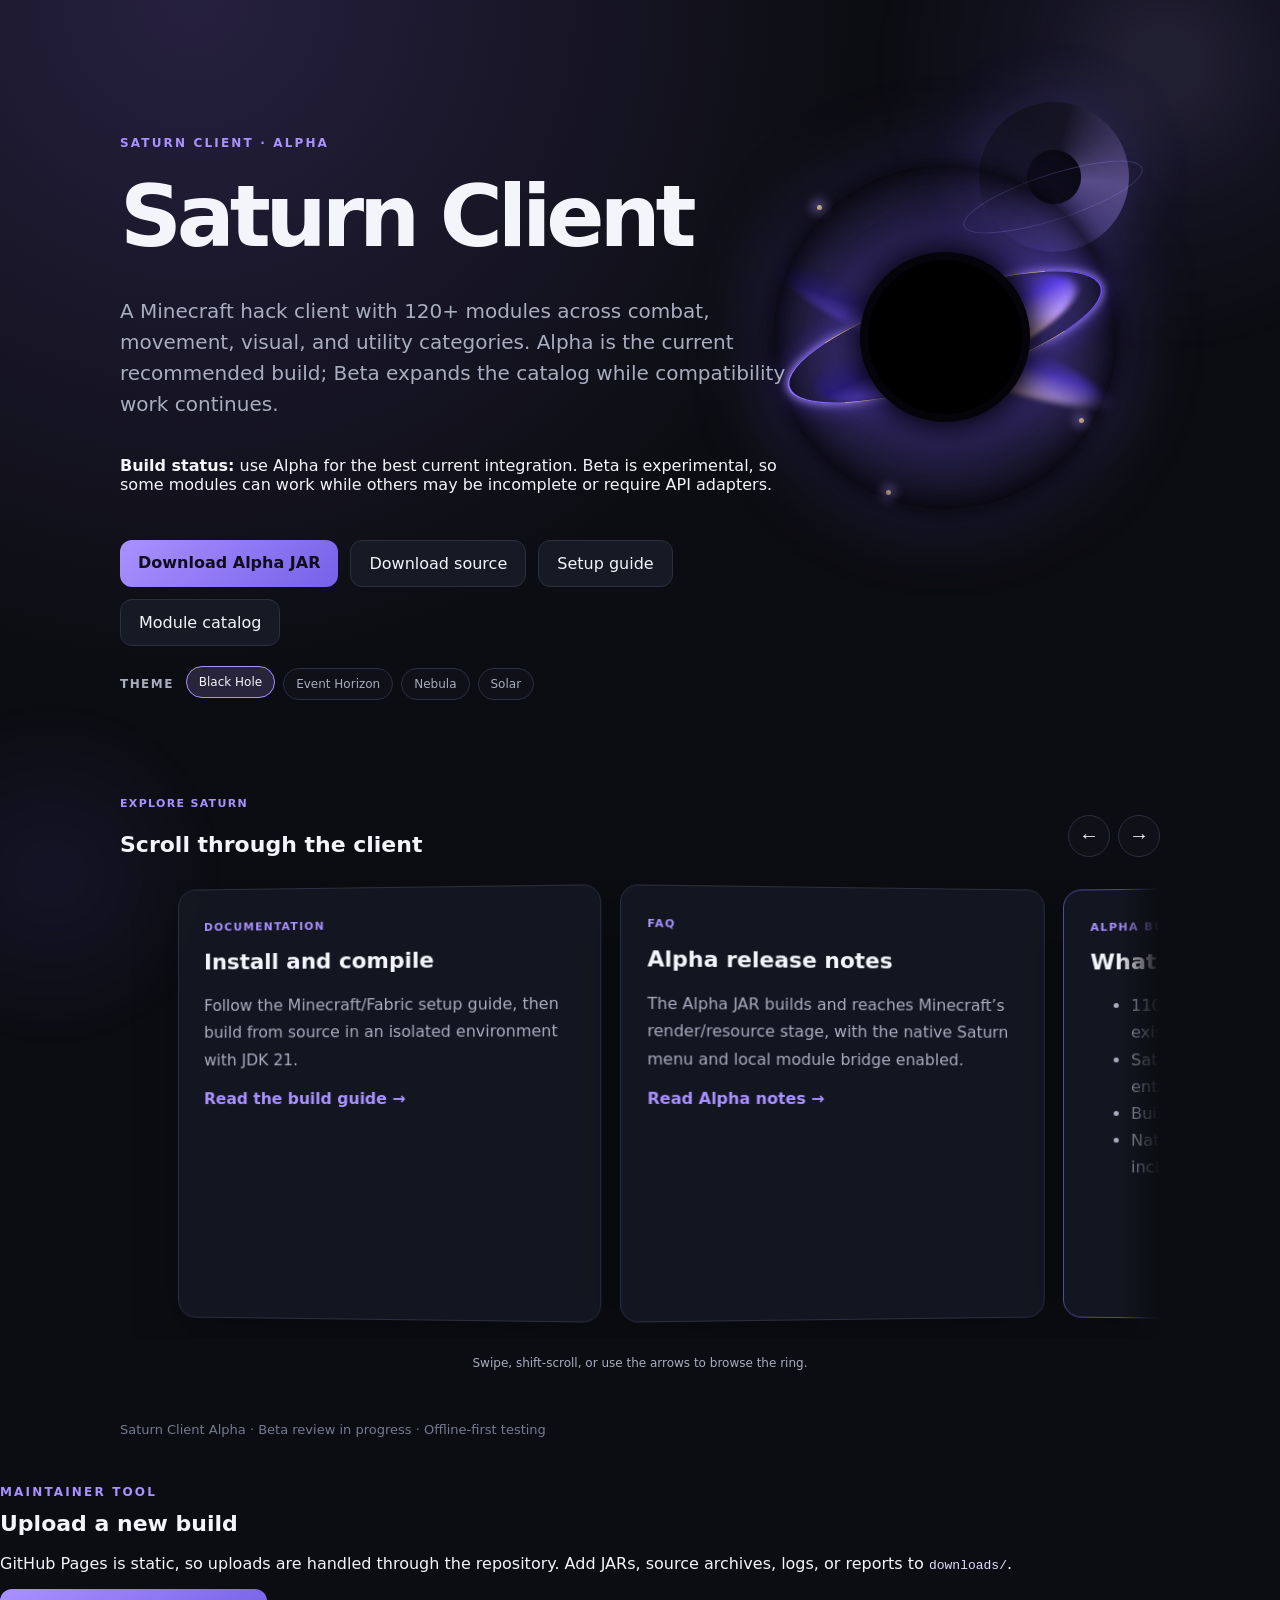
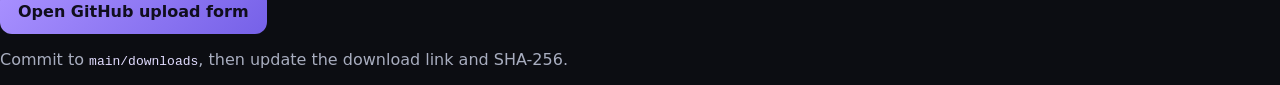
==== commit 42484305: "Add maintainer upload panel Added a new section for uploading builds with instructions." ====
--- a/index.html
+++ b/index.html
@@ -133,3 +133,5 @@
 })();
 </script></body>
 </html>
+
+<section class="panel upload-panel" id="uploads"><p class="eyebrow">MAINTAINER TOOL</p><h2>Upload a new build</h2><p>GitHub Pages is static, so uploads are handled through the repository. Add JARs, source archives, logs, or reports to <code>downloads/</code>.</p><a class="button primary" href="https://github.com/YoanValko/SaturClient/upload/main/downloads">Open GitHub upload form</a><p class="muted">Commit to <code>main/downloads</code>, then update the download link and SHA-256.</p></section>
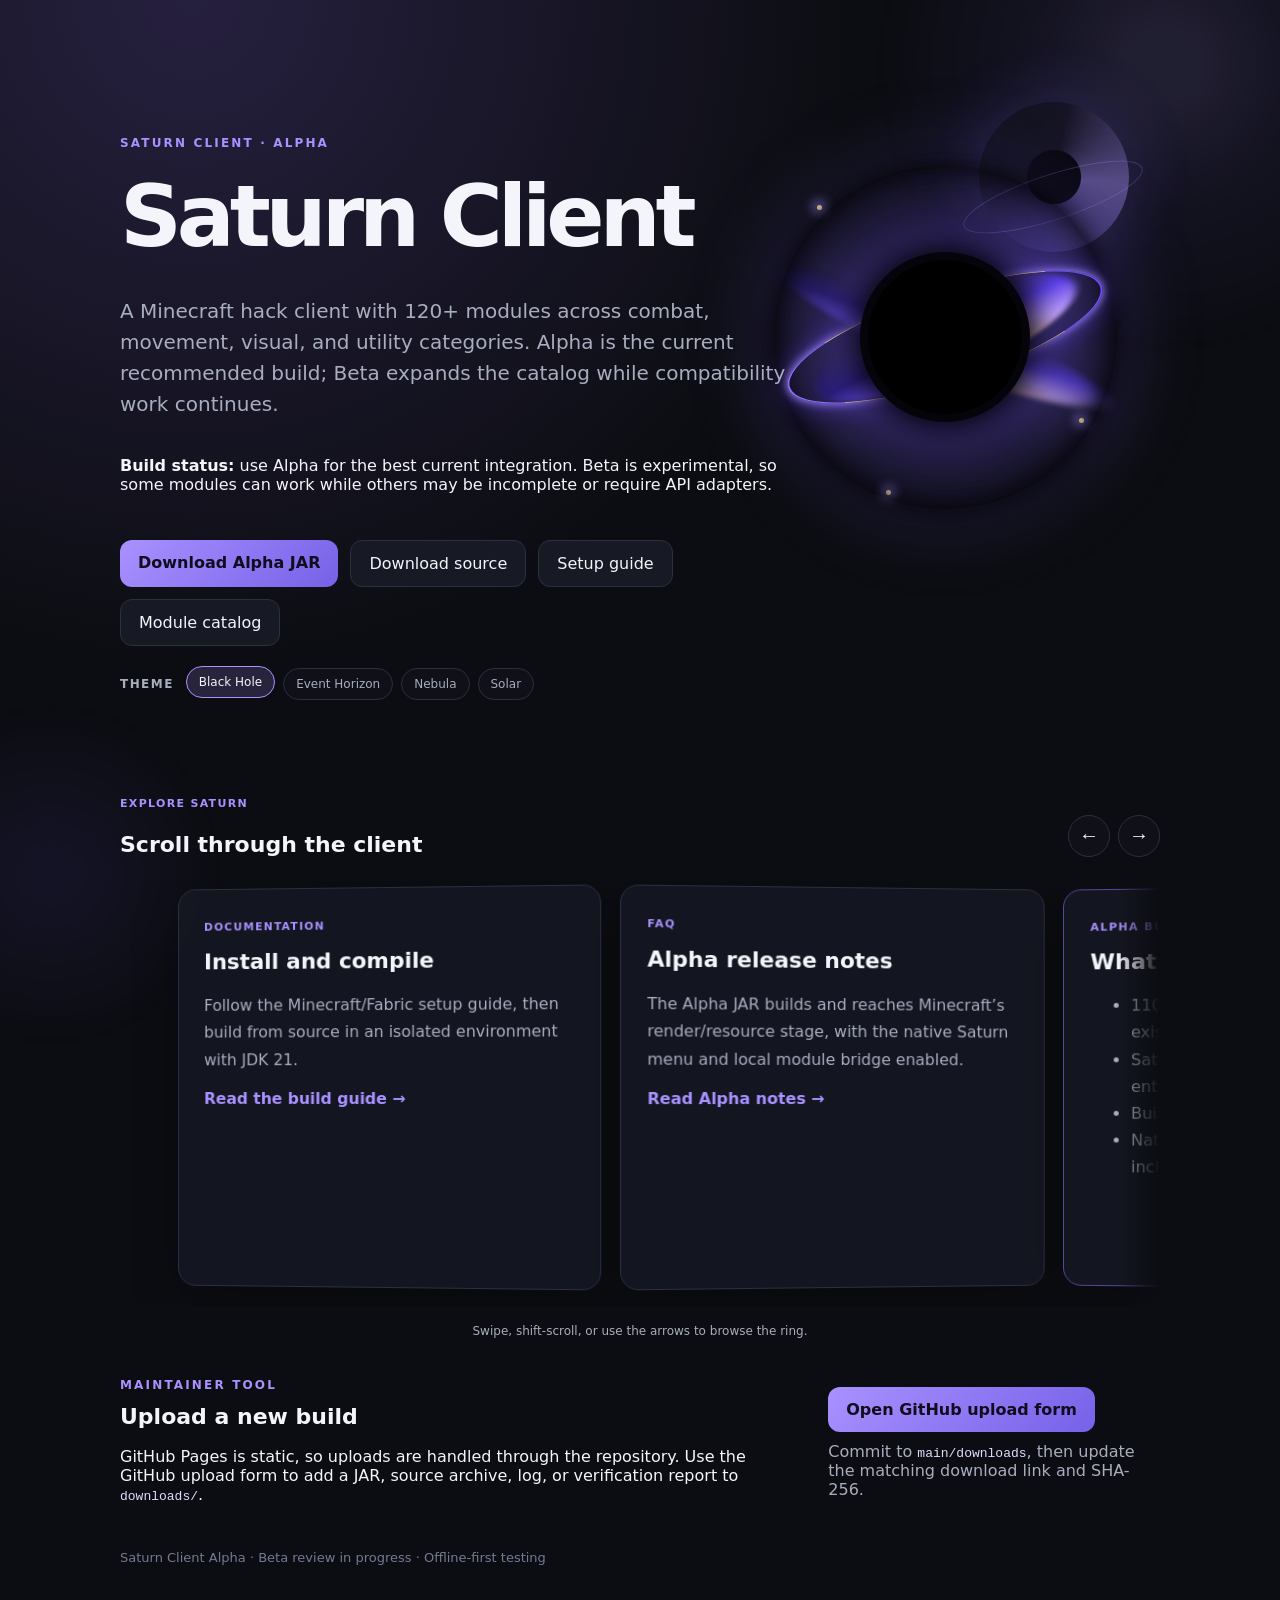
==== commit b147c015: "Feature Beta release links and Alpha releases card" ====
--- a/index.html
+++ b/index.html
@@ -73,11 +73,20 @@
           <article class="card warning">
             <span class="badge">BETA · 120 MODULES</span>
             <h2>Beta source is retained</h2>
-            <p>Beta contains 120 module classes. Some can work, while others may be incomplete or require compatibility adapters. Use Alpha for the best current integration.</p>
+            <p>Beta contains 120 module classes. Some can work, while others may be incomplete or require compatibility adapters. The latest source, JAR, and changelist are bundled in the public pre-release.</p>
             <div class="actions">
-              <a class="button primary" href="downloads/Satur-client-beta-0.1.0.jar" download>Download Beta JAR</a>
-              <a class="button" href="https://github.com/YoanValko/SaturClient/raw/main/downloads/SaturClient-beta-source-20261101.zip">Download Beta source</a>
+              <a class="button primary" href="https://github.com/YoanValko/SaturClient/releases/download/v0.1.0-beta.2/saturclient-final-today-2-source-and-jar.zip">Download Beta source + JAR</a>
+              <a class="button" href="https://github.com/YoanValko/SaturClient/releases/tag/v0.1.0-beta.2">Open Beta release</a>
               <a class="button" href="docs/beta.html">Read Beta status</a>
+            </div>
+          </article>
+          <article class="card details">
+            <span class="badge">OTHER RELEASES</span>
+            <h2>Alpha release</h2>
+            <p>Use Alpha for the best current integration. The original Alpha JAR, source archive, and release notes remain available separately.</p>
+            <div class="actions">
+              <a class="button primary" href="https://github.com/YoanValko/SaturClient/releases/tag/v1.0.0-alpha">Open Alpha release</a>
+              <a class="button" href="docs/alpha.html">Read Alpha notes</a>
             </div>
           </article>
           <article class="card details">
@@ -94,6 +103,17 @@
         </div>
       </div>
       <p class="ring-hint">Swipe, shift-scroll, or use the arrows to browse the ring.</p>
+    </section>
+    <section class="panel upload-panel" id="uploads">
+      <div>
+        <p class="eyebrow">MAINTAINER TOOL</p>
+        <h2>Upload a new build</h2>
+        <p>GitHub Pages is static, so uploads are handled through the repository. Use the GitHub upload form to add a JAR, source archive, log, or verification report to <code>downloads/</code>.</p>
+      </div>
+      <div class="upload-actions">
+        <a class="button primary" href="https://github.com/YoanValko/SaturClient/upload/main/downloads">Open GitHub upload form</a>
+        <span class="muted">Commit to <code>main/downloads</code>, then update the matching download link and SHA-256.</span>
+      </div>
     </section>
     <footer>Saturn Client Alpha · Beta review in progress · Offline-first testing</footer>
   </main>
@@ -133,5 +153,3 @@
 })();
 </script></body>
 </html>
-
-<section class="panel upload-panel" id="uploads"><p class="eyebrow">MAINTAINER TOOL</p><h2>Upload a new build</h2><p>GitHub Pages is static, so uploads are handled through the repository. Add JARs, source archives, logs, or reports to <code>downloads/</code>.</p><a class="button primary" href="https://github.com/YoanValko/SaturClient/upload/main/downloads">Open GitHub upload form</a><p class="muted">Commit to <code>main/downloads</code>, then update the download link and SHA-256.</p></section>
--- a/styles.css
+++ b/styles.css
@@ -118,3 +118,5 @@
 body[data-theme="solar"] .photon-ring { border-left-color: #ffd166; border-right-color: #f07b3f; box-shadow: 0 0 18px #ffd166, 0 0 52px #f07b3f99; }
 body[data-theme="solar"] .singularity { box-shadow: 0 0 0 8px #170d05, 0 0 32px 16px #000, 0 0 80px 14px #f07b3f66; }
 body[data-theme="solar"] .particle { background: #fff0b0; box-shadow: 0 0 12px 3px #ffd166; }
+
+.upload-panel{display:flex;justify-content:space-between;align-items:center;gap:24px;margin-top:28px}.upload-panel .muted{display:block;margin-top:10px}.upload-panel .button{white-space:nowrap}@media(max-width:720px){.upload-panel{display:block}.upload-panel .button{white-space:normal;display:inline-block;margin-top:8px}}
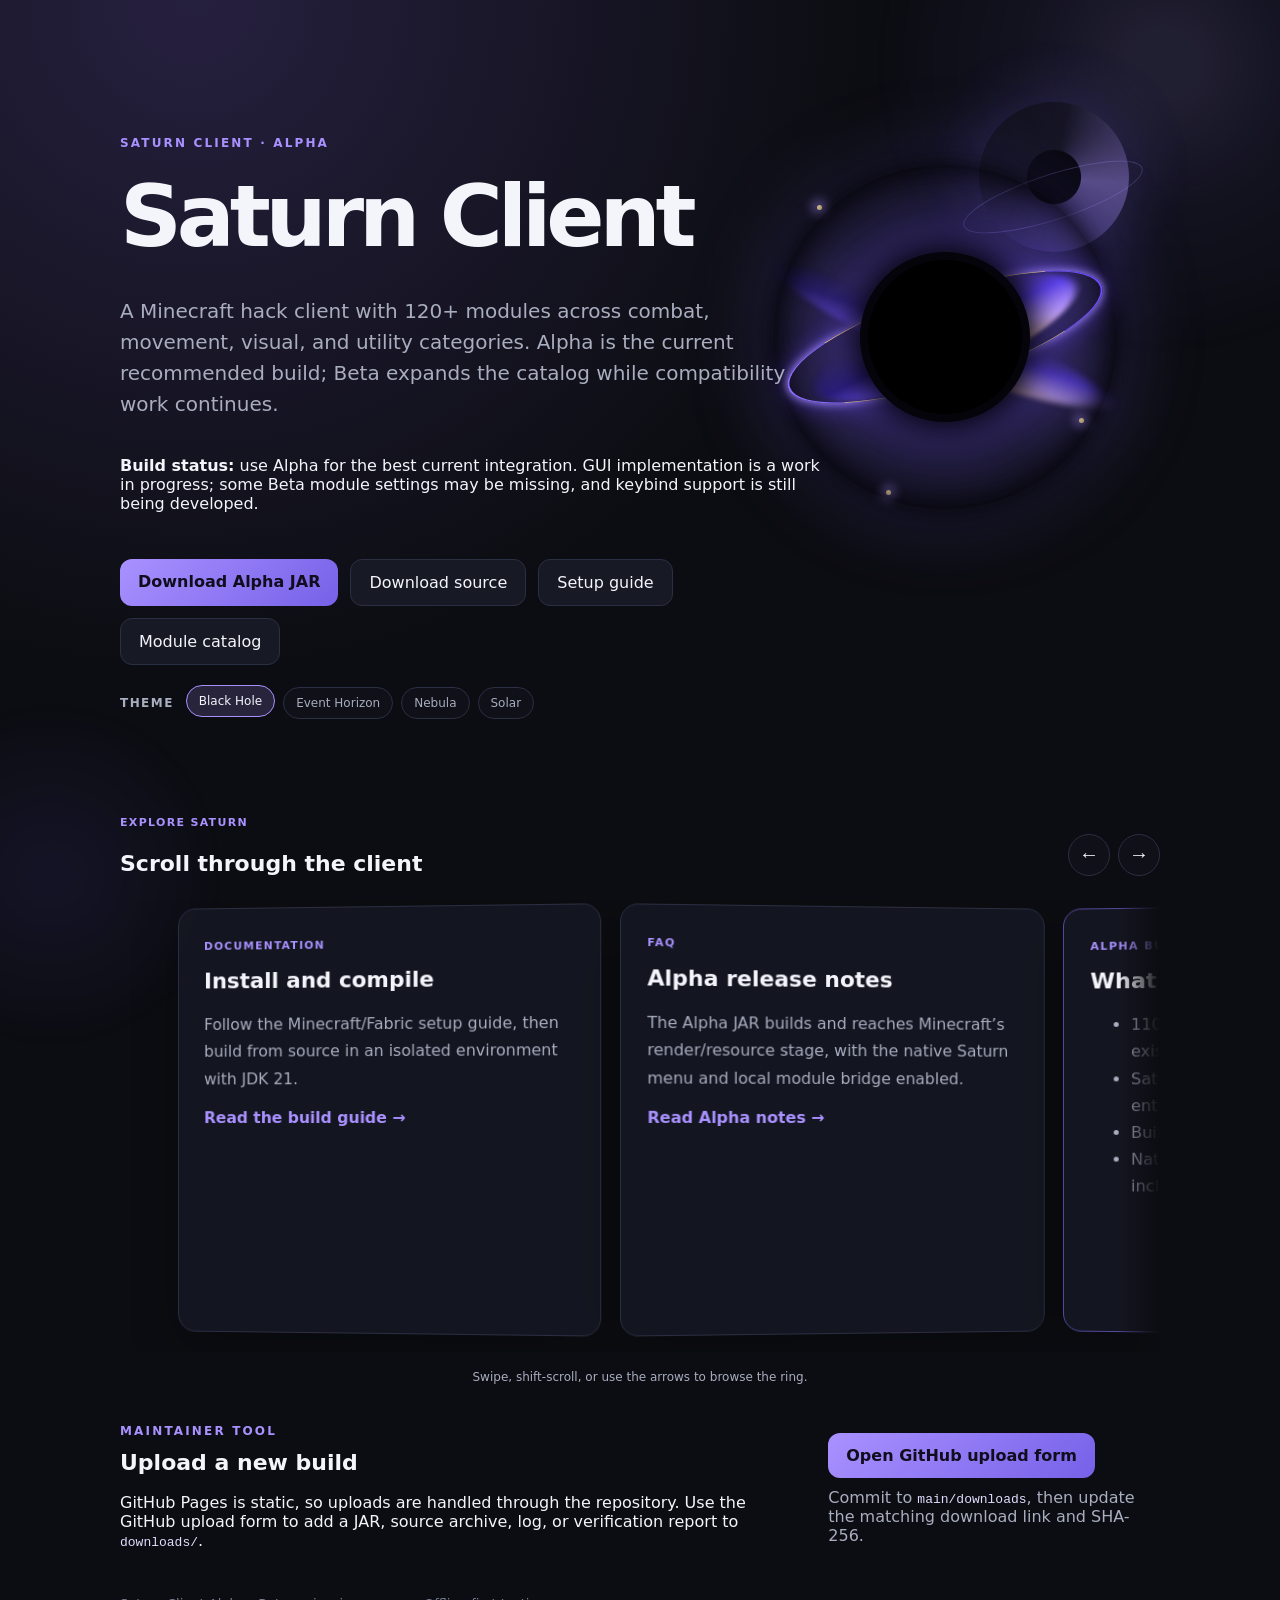
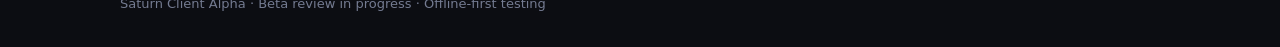
==== commit f7102e6c: "Clarify Beta GUI progress Updated the warning about the build status and beta modules to reflect ong" ====
--- a/index.html
+++ b/index.html
@@ -20,7 +20,7 @@
       <p class="eyebrow">SATURN CLIENT · ALPHA</p>
       <h1>Saturn Client</h1>
       <p class="lead">A Minecraft hack client with 120+ modules across combat, movement, visual, and utility categories. Alpha is the current recommended build; Beta expands the catalog while compatibility work continues.</p>
-      <p class="warning"><strong>Build status:</strong> use Alpha for the best current integration. Beta is experimental, so some modules can work while others may be incomplete or require API adapters.</p>
+      <p class="warning"><strong>Build status:</strong> use Alpha for the best current integration. GUI implementation is a work in progress; some Beta module settings may be missing, and keybind support is still being developed.</p>
       <div class="actions">
         <a class="button primary" href="downloads/Saturn-client-alpha-1.0.0-alpha.jar" download>Download Alpha JAR</a>
         <a class="button" href="downloads/Saturn-client-alpha-source.zip" download>Download source</a>
@@ -73,7 +73,7 @@
           <article class="card warning">
             <span class="badge">BETA · 120 MODULES</span>
             <h2>Beta source is retained</h2>
-            <p>Beta contains 120 module classes. Some can work, while others may be incomplete or require compatibility adapters. The latest source, JAR, and changelist are bundled in the public pre-release.</p>
+            <p>Beta contains 120 module classes. GUI implementation is a work in progress; some module settings may be missing, and keybind support is still being developed. The latest source, JAR, and changelist are bundled in the public pre-release.</p>
             <div class="actions">
               <a class="button primary" href="https://github.com/YoanValko/SaturClient/releases/download/v0.1.0-beta.2/saturclient-final-today-2-source-and-jar.zip">Download Beta source + JAR</a>
               <a class="button" href="https://github.com/YoanValko/SaturClient/releases/tag/v0.1.0-beta.2">Open Beta release</a>
